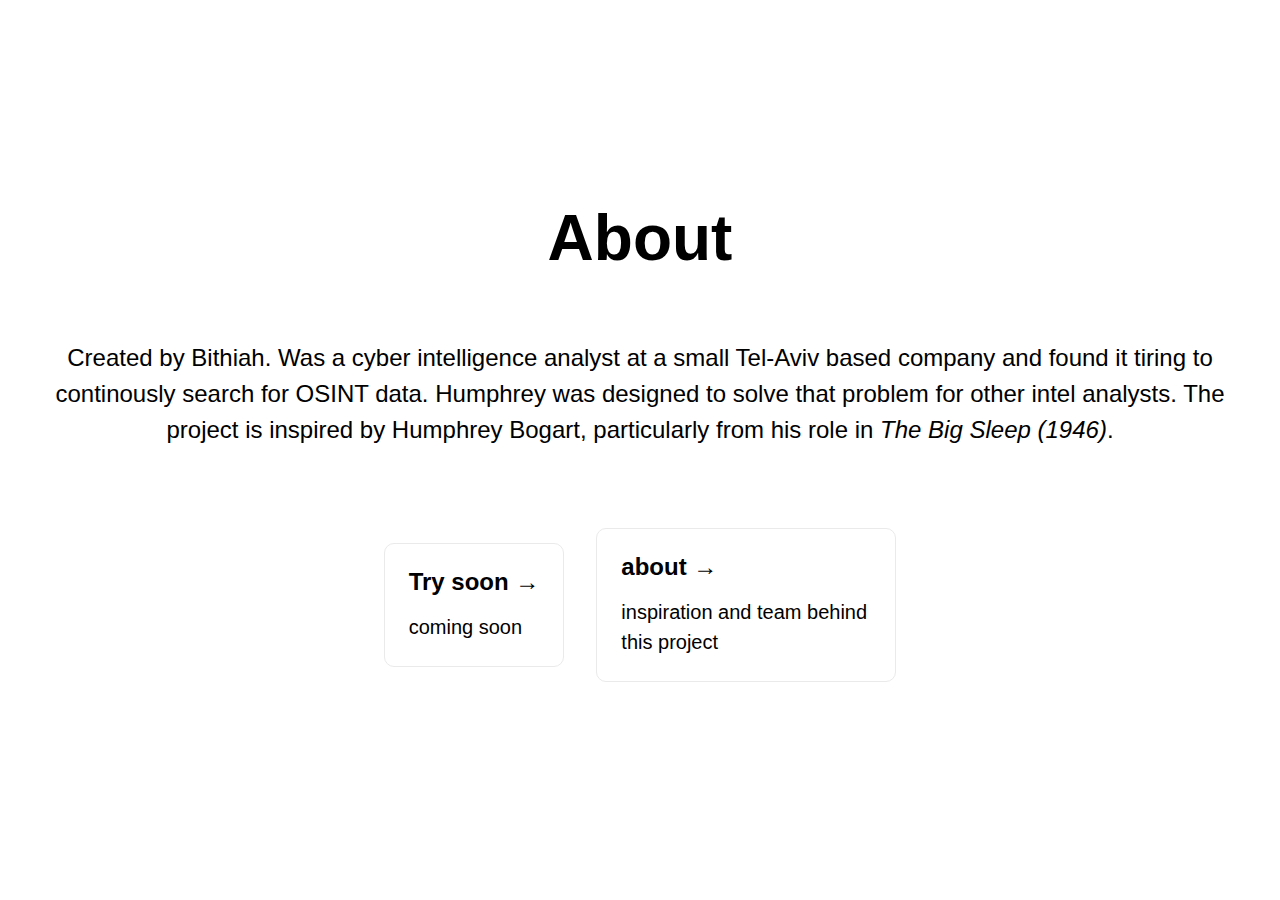
==== about.html @ 2dd7eec8 "Create about.html" ====
<!DOCTYPE html>
<html>

<head>
  <meta charset="utf-8">
  <meta name="viewport" content="width=device-width">
  <title>Humphrey</title>
  <link href="style.css" rel="stylesheet" type="text/css" />
</head>

<body>
  <main>
    <h3 class="title">About</h3>
    <p class="description">Created by <a href="https://bkpleb.github.io">Bithiah. Was a cyber intelligence analyst at a small Tel-Aviv based company and found it tiring to continously search for OSINT data.
      Humphrey was designed to solve that problem for other intel analysts. The project is inspired by Humphrey Bogart, particularly from his role in <i>The Big Sleep (1946)</i>.
    </p>

    <section class="grid">
      <a href="/" class='card'>
        <h2>Try soon &rarr;</h2>
        <p>coming soon</p>
      </a>

      <a href="https://docs.replit.com/category/deployments" class='card'>
        <h2>about &rarr;</h2>
        <p>
          inspiration and team behind this project
        </p>
      </a>
    </section>
  </main>

  <script type="module" src="script.js"></script>

</body>

</html>
---- style.css ----
html,
body {
  padding: 0;
  margin: 0;
  font-family: -apple-system, BlinkMacSystemFont, Segoe UI, Roboto, Oxygen,
    Ubuntu, Cantarell, Fira Sans, Droid Sans, Helvetica Neue, sans-serif;
}

a {
  color: inherit;
  text-decoration: none;
}

* {
  box-sizing: border-box;
}

main {
  min-height: 100vh;
  padding: 4rem 2rem;
  flex: 1;
  display: flex;
  flex-direction: column;
  justify-content: center;
  align-items: center;
}

.title {
  margin: 0;
  line-height: 1.15;
  font-size: 4rem;
}

.title,
.description {
  text-align: center;
}

.description {
  margin: 4rem 0;
  line-height: 1.5;
  font-size: 1.5rem;
}

.code {
  background: #fafafa;
  border-radius: 5px;
  padding: 0.75rem;
  font-size: 1.1rem;
  font-family: Menlo, Monaco, Lucida Console, Liberation Mono, DejaVu Sans Mono,
    Bitstream Vera Sans Mono, Courier New, monospace;
}

.grid {
  display: flex;
  align-items: center;
  justify-content: center;
  flex-wrap: wrap;
  max-width: 800px;
}

.card {
  margin: 1rem;
  padding: 1.5rem;
  text-align: left;
  color: inherit;
  text-decoration: none;
  border: 1px solid #eaeaea;
  border-radius: 10px;
  transition: color 0.15s ease, border-color 0.15s ease;
  max-width: 300px;
}

.card:hover,
.card:focus,
.card:active {
  color: #0070f3;
  border-color: #0070f3;
}

.card h2 {
  margin: 0 0 1rem 0;
  font-size: 1.5rem;
}

.card p {
  margin: 0;
  font-size: 1.25rem;
  line-height: 1.5;
}

@media (max-width: 600px) {
  .grid {
    width: 100%;
    flex-direction: column;
  }
}
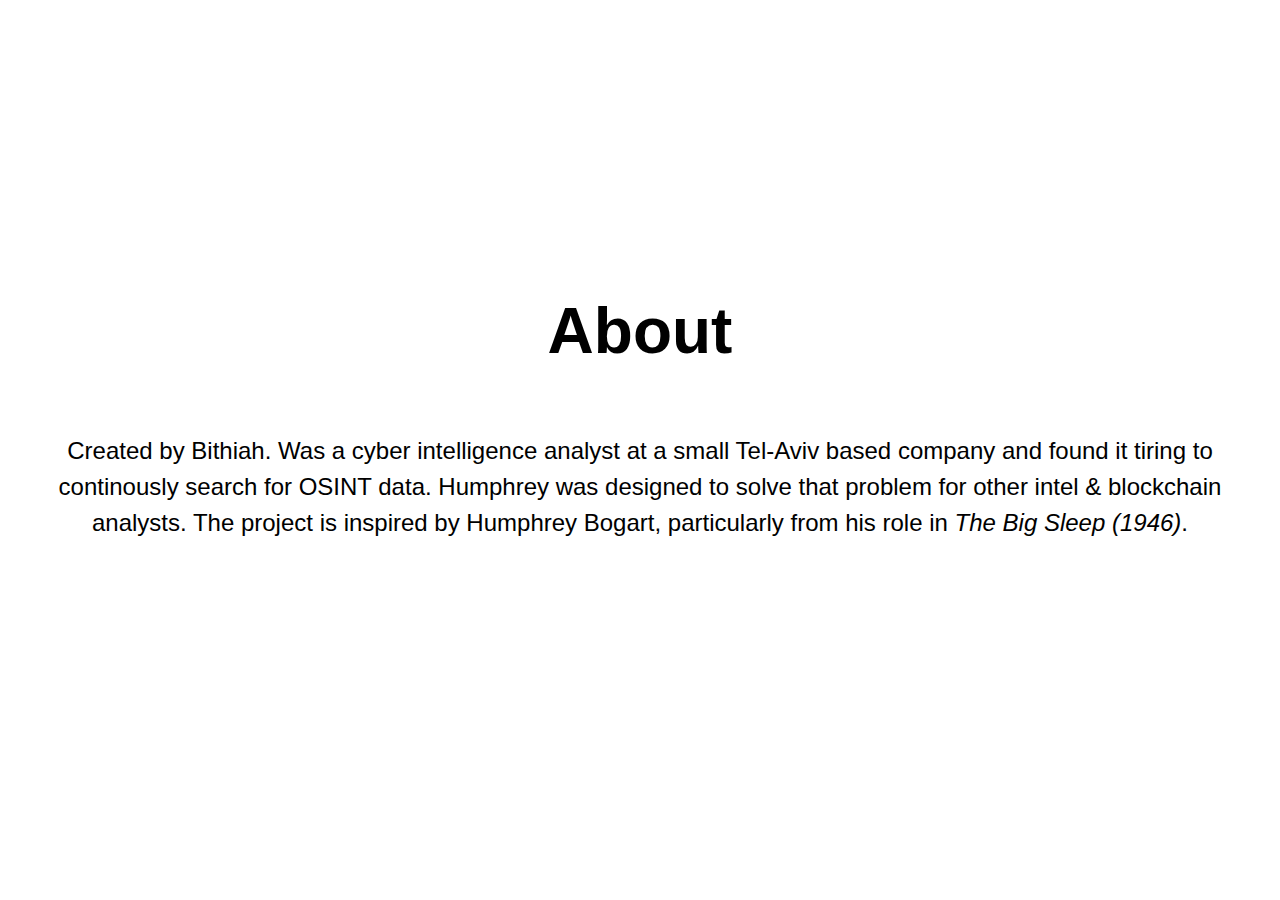
==== commit a1cdded4: "Update about.html" ====
--- a/about.html
+++ b/about.html
@@ -12,22 +12,9 @@
   <main>
     <h3 class="title">About</h3>
     <p class="description">Created by <a href="https://bkpleb.github.io">Bithiah. Was a cyber intelligence analyst at a small Tel-Aviv based company and found it tiring to continously search for OSINT data.
-      Humphrey was designed to solve that problem for other intel analysts. The project is inspired by Humphrey Bogart, particularly from his role in <i>The Big Sleep (1946)</i>.
+      Humphrey was designed to solve that problem for other intel & blockchain analysts. The project is inspired by Humphrey Bogart, particularly from his role in <i>The Big Sleep (1946)</i>.
     </p>
-
-    <section class="grid">
-      <a href="/" class='card'>
-        <h2>Try soon &rarr;</h2>
-        <p>coming soon</p>
-      </a>
-
-      <a href="https://docs.replit.com/category/deployments" class='card'>
-        <h2>about &rarr;</h2>
-        <p>
-          inspiration and team behind this project
-        </p>
-      </a>
-    </section>
+    
   </main>
 
   <script type="module" src="script.js"></script>
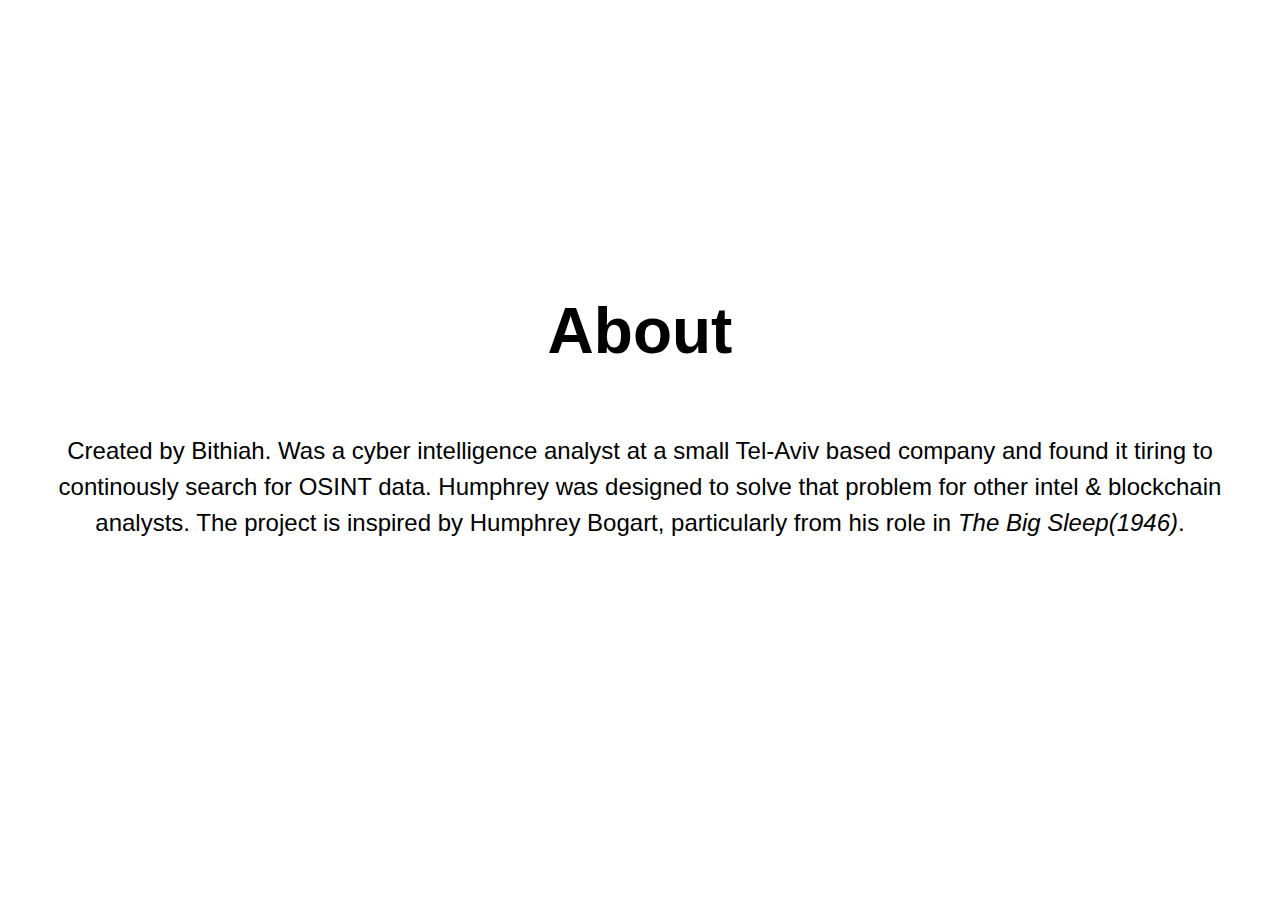
==== commit 9964eb68: "Update about.html" ====
--- a/about.html
+++ b/about.html
@@ -12,7 +12,7 @@
   <main>
     <h3 class="title">About</h3>
     <p class="description">Created by <a href="https://bkpleb.github.io">Bithiah. Was a cyber intelligence analyst at a small Tel-Aviv based company and found it tiring to continously search for OSINT data.
-      Humphrey was designed to solve that problem for other intel & blockchain analysts. The project is inspired by Humphrey Bogart, particularly from his role in <i>The Big Sleep (1946)</i>.
+      Humphrey was designed to solve that problem for other intel & blockchain analysts. The project is inspired by Humphrey Bogart, particularly from his role in <i><a href="https://www.youtube.com/watch?v=n-K49CUaeto">The Big Sleep</a>(1946)</i>.
     </p>
     
   </main>
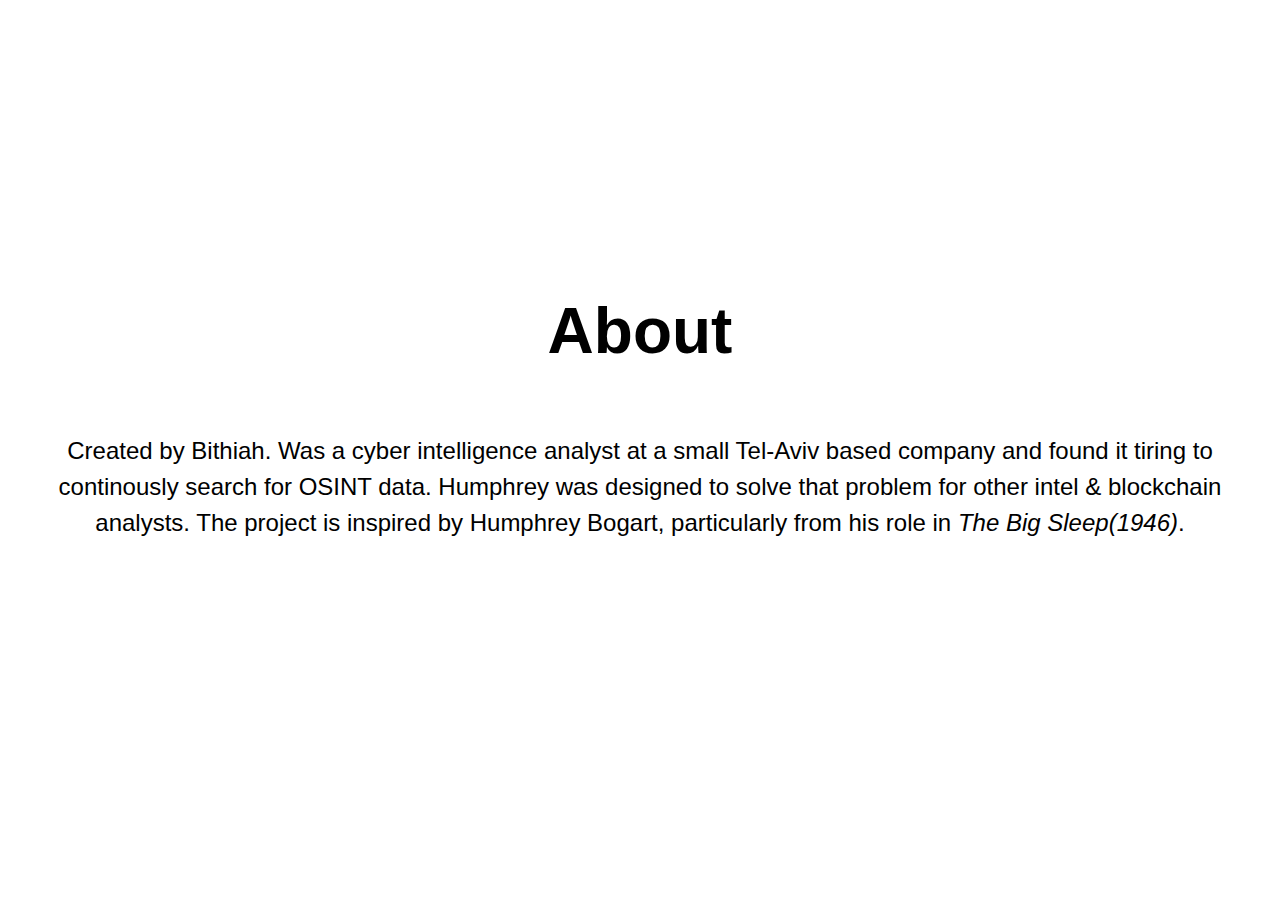
==== commit f3f88022: "Update about.html" ====
--- a/about.html
+++ b/about.html
@@ -11,7 +11,7 @@
 <body>
   <main>
     <h3 class="title">About</h3>
-    <p class="description">Created by <a href="https://bkpleb.github.io">Bithiah. Was a cyber intelligence analyst at a small Tel-Aviv based company and found it tiring to continously search for OSINT data.
+    <p class="description">Created by <a href="https://bkpleb.github.io">Bithiah</a>. Was a cyber intelligence analyst at a small Tel-Aviv based company and found it tiring to continously search for OSINT data.
       Humphrey was designed to solve that problem for other intel & blockchain analysts. The project is inspired by Humphrey Bogart, particularly from his role in <i><a href="https://www.youtube.com/watch?v=n-K49CUaeto">The Big Sleep</a>(1946)</i>.
     </p>
     
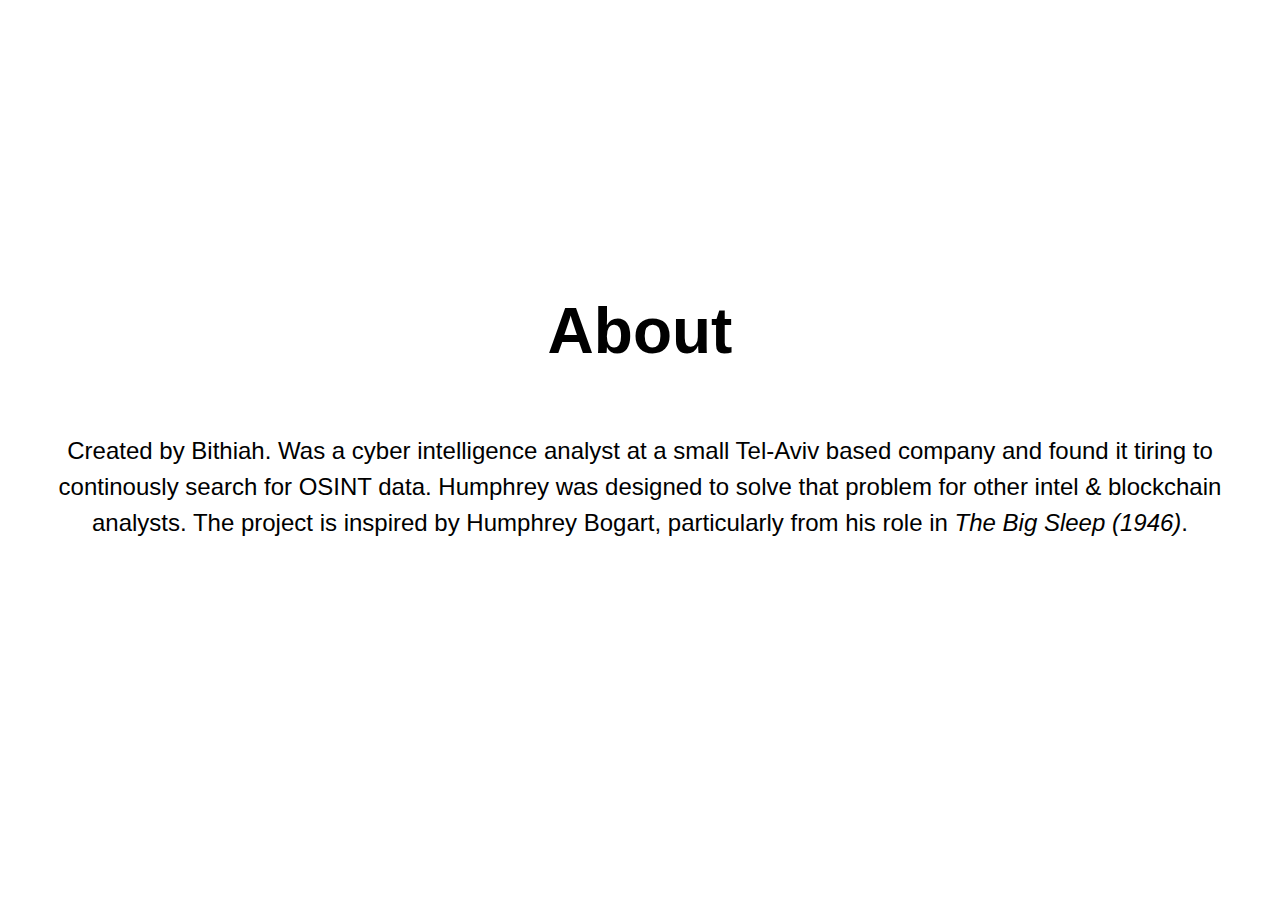
==== commit b7f1c899: "Update about.html" ====
--- a/about.html
+++ b/about.html
@@ -12,7 +12,7 @@
   <main>
     <h3 class="title">About</h3>
     <p class="description">Created by <a href="https://bkpleb.github.io">Bithiah</a>. Was a cyber intelligence analyst at a small Tel-Aviv based company and found it tiring to continously search for OSINT data.
-      Humphrey was designed to solve that problem for other intel & blockchain analysts. The project is inspired by Humphrey Bogart, particularly from his role in <i><a href="https://www.youtube.com/watch?v=n-K49CUaeto">The Big Sleep</a>(1946)</i>.
+      Humphrey was designed to solve that problem for other intel & blockchain analysts. The project is inspired by Humphrey Bogart, particularly from his role in <i><a href="https://www.youtube.com/watch?v=n-K49CUaeto">The Big Sleep</a> (1946)</i>.
     </p>
     
   </main>
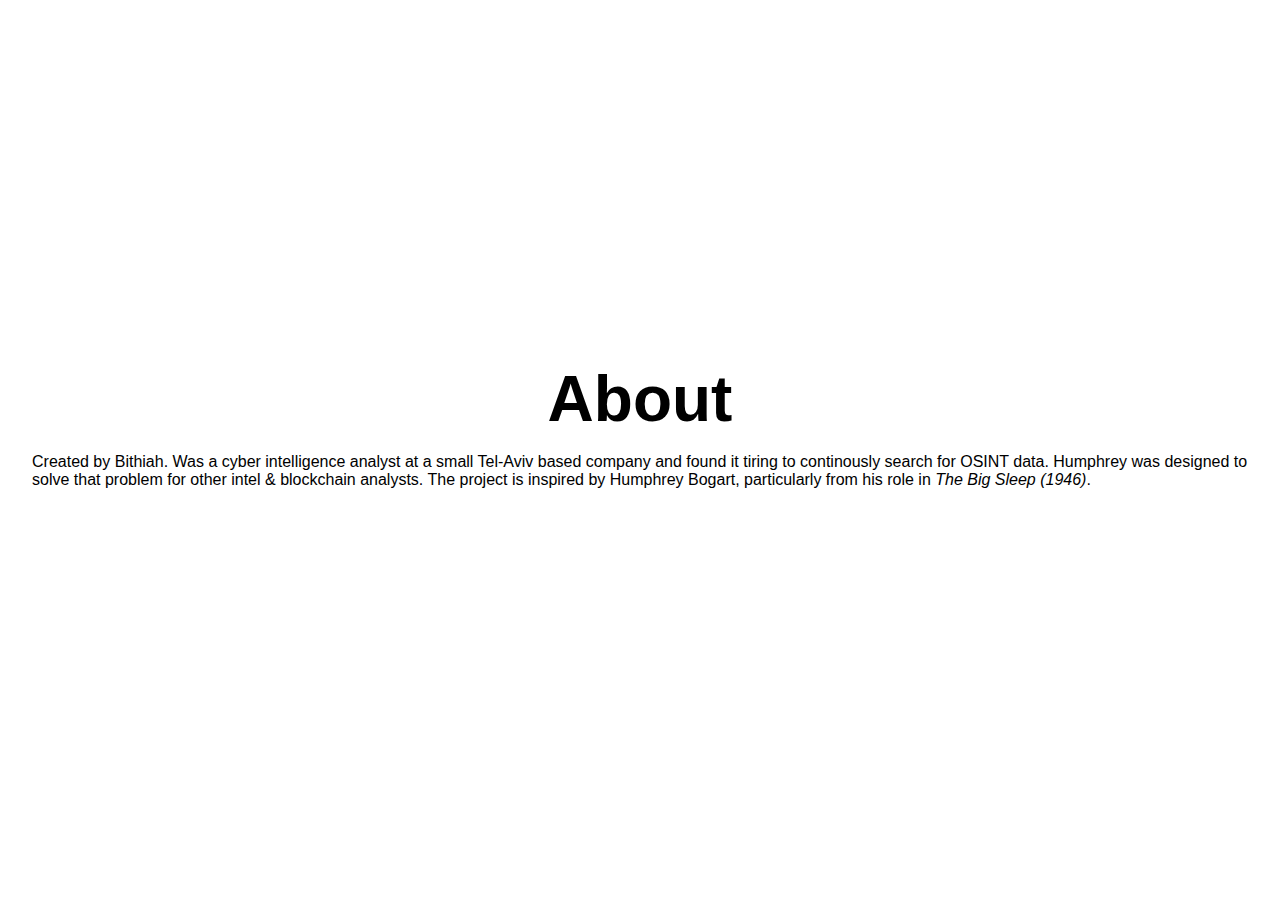
==== commit c8deb6b5: "Update about.html" ====
--- a/about.html
+++ b/about.html
@@ -11,8 +11,8 @@
 <body>
   <main>
     <h3 class="title">About</h3>
-    <p class="description">Created by <a href="https://bkpleb.github.io">Bithiah</a>. Was a cyber intelligence analyst at a small Tel-Aviv based company and found it tiring to continously search for OSINT data.
-      Humphrey was designed to solve that problem for other intel & blockchain analysts. The project is inspired by Humphrey Bogart, particularly from his role in <i><a href="https://www.youtube.com/watch?v=n-K49CUaeto">The Big Sleep</a> (1946)</i>.
+    <p>Created by <a href="https://bkpleb.github.io">Bithiah</a>. Was a cyber intelligence analyst at a small Tel-Aviv based company and found it tiring to continously search for OSINT data.
+      Humphrey was designed to solve that problem for other intel & blockchain analysts. The project is inspired by Humphrey Bogart, particularly from his role in <i><a href="https://www.youtube.com/watch?v=n-K49CUaeto">The Big Sleep</a> (1946)</i>. </p>
     </p>
     
   </main>
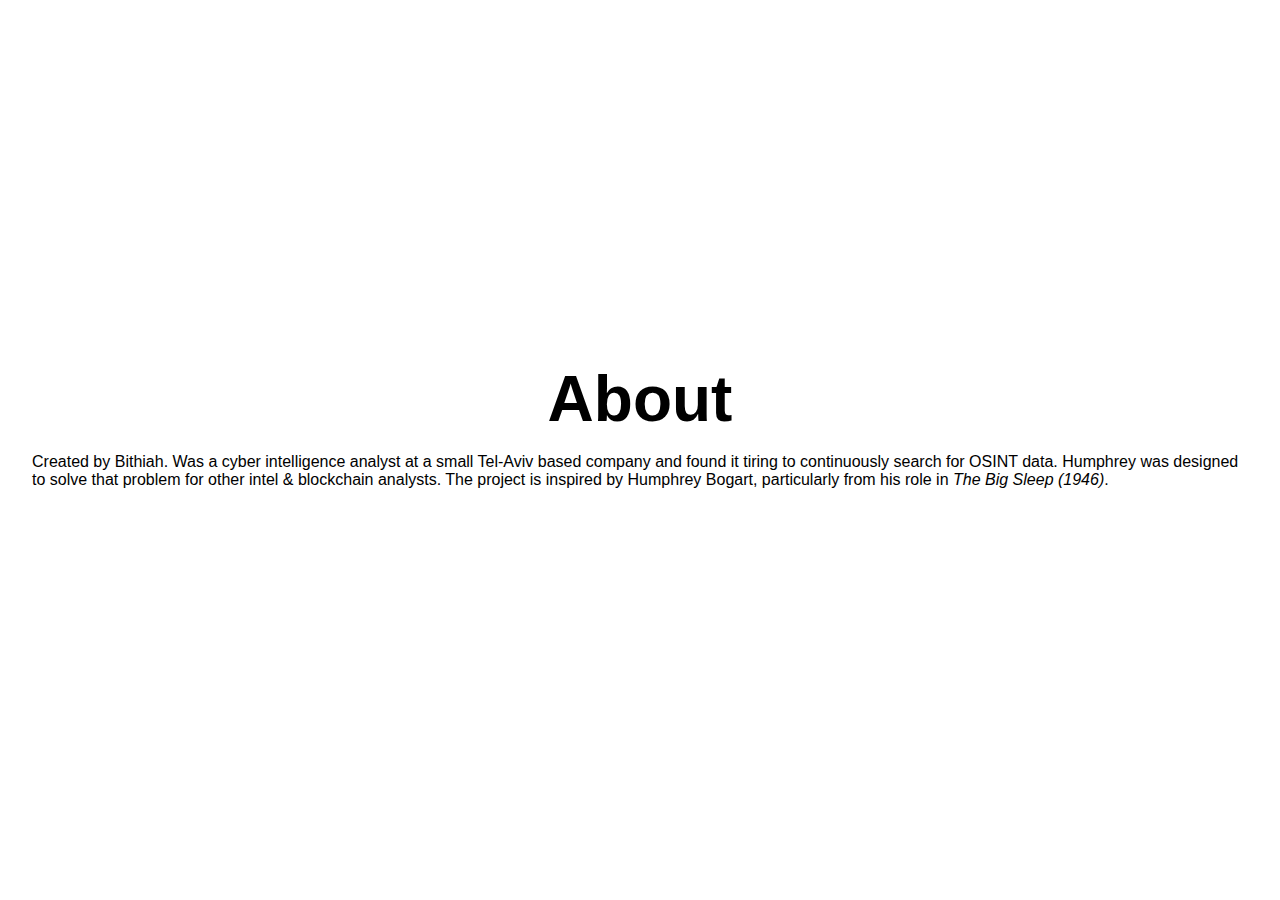
==== commit 92159fdf: "Update about.html" ====
--- a/about.html
+++ b/about.html
@@ -11,7 +11,7 @@
 <body>
   <main>
     <h3 class="title">About</h3>
-    <p>Created by <a href="https://bkpleb.github.io">Bithiah</a>. Was a cyber intelligence analyst at a small Tel-Aviv based company and found it tiring to continously search for OSINT data.
+    <p>Created by <a href="https://bkpleb.github.io">Bithiah</a>. Was a cyber intelligence analyst at a small Tel-Aviv based company and found it tiring to continuously search for OSINT data.
       Humphrey was designed to solve that problem for other intel & blockchain analysts. The project is inspired by Humphrey Bogart, particularly from his role in <i><a href="https://www.youtube.com/watch?v=n-K49CUaeto">The Big Sleep</a> (1946)</i>. </p>
     </p>
     
